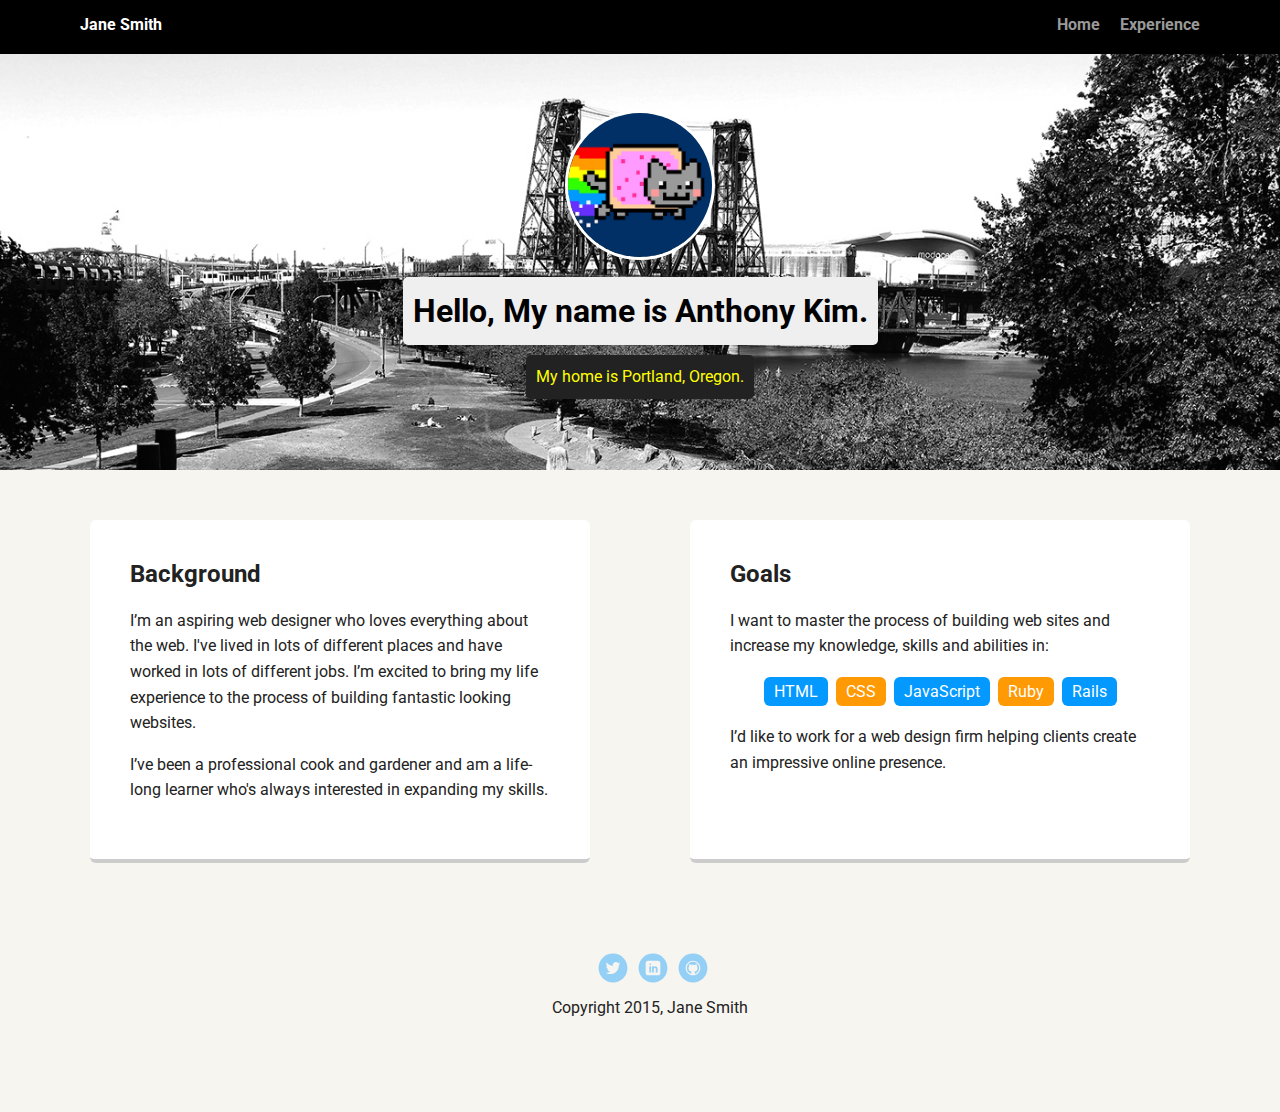
==== extracted file/portfolio_update_v1/index.html @ 7f6630bf "added project files" ====
<!doctype html>
<html lang="en">
<head>
  <meta charset="utf-8">
  <title>Jane Smith's Profile</title>
  <meta name="viewport" content="width=device-width, initial-scale=1.0">
  <link rel="stylesheet" href="styles.css">
  <link href="https://fonts.googleapis.com/css?family=Muli%7CRoboto:400,300,500,700,900" rel="stylesheet"></head>
  <body>

    <div class="main-nav">
        <ul class="nav">
          <li class="name">Jane Smith</li>
          <li><a href="#">Home</a></li>
          <li><a href="#">Experience</a></li>
        </ul>
    </div>

    <header>
      <img src="images/me.png" alt="Drawing of Jane Smith" class="profile-image">
      <h1 class="tag name">Hello, My name is Anthony Kim.</h1>
      <p class="tag location">My home is Portland, Oregon.</p>
    </header>

    <main class="flex">
      <div class="card">
        <h2>Background</h2>
        <p>I’m an aspiring web designer who loves everything about the web. I've lived in lots of different places and have worked in lots of different jobs. I’m excited to bring my life experience to the process of building fantastic looking websites.</p>
        <p>I’ve been a professional cook and gardener and am a life-long learner who's always interested in expanding my skills.</p>
      </div>

      <div class="card">
        <h2>Goals</h2>
        <p>I want to master the process of building web sites and increase my knowledge, skills and abilities in:</p>
        <ul class="skills">
          <li>HTML</li>
          <li>CSS</li>
          <li>JavaScript</li>
          <li>Ruby</li>
          <li>Rails</li>
        </ul>
        <p>I’d like to work for a web design firm helping clients create an impressive online presence.</p>
      </div>

    </main>
    <footer>
      <ul>
        <li><a href="#" class="social twitter">Twitter</a></li>
        <li><a href="#" class="social linkedin">LinkedIn</a></li>
        <li><a href="#" class="social github">Github</a></li>
      </ul>
      <p class="copyright">Copyright 2015, Jane Smith</p>
    </footer>
  </body>
  </html>
---- extracted file/portfolio_update_v1/styles.css ----
/* Global Layout Set-up */
* { 
  box-sizing: border-box;
}
  
body {
  margin: 0;
  padding: 0;
  text-align: center;
  font-family: 'Roboto', sans-serif;
  color: #222;
  background: #f7f5f0;
}
/* Link Styles */

a {
  text-decoration: none;
  color: #999;
}
a:hover {
  color: #6633ff;
}

/* Section Styles */

.main-nav {
  width: 100%;
  background: black;
  min-height: 30px;
  padding: 10px;
  position: fixed;
  text-align: center;
}
.nav {
  display: flex;
  justify-content: space-around;
  font-weight: 700;
  list-style-type: none;
  margin: 0 auto;
  padding: 0;
}

.nav .name {
    display: block;
    margin-right: auto;
    color: white;
}
.nav li {
  padding: 5px 10px 10px 10px;
}
.nav a {
  transition: all .5s;
}
.nav a:hover {
  color: white
}

header {
  text-align: center;
  background: url('images/portland.jpg') no-repeat top center ;
  background-size: cover;
  overflow: hidden;
  padding-top: 60px;
}
header {
  line-height: 1.5;
}
header .profile-image {
  margin-top: 50px;
  width: 150px;
  height: 150px;
  border-radius: 50%;
  border: 3px solid white;
  transition: all .5s;
}
header .profile-image:hover {
  transform: scale(1.2) rotate(5deg);
}
.tag {
  background-color: #efefef;
  color: black;
  padding: 10px;
  border-radius: 5px;
  display: table;
  margin: 10px auto;
} 
.location {
  background-color: #222;
  color: yellow;
}
.card {
  margin: 30px;
  padding: 20px 40px 40px;
  max-width: 500px;
  text-align: left;
  background: #fff;
  border-bottom: 4px solid #ccc;
  border-radius: 6px;
  transition: all .5s;
}
.card:hover {
  border-color: #ff99ff;
}

ul.skills {
  padding: 0;
  text-align: center;
}

.skills li {
  border-radius: 6px;
  display: inline-block;
  background: #ff9904;
  color: white;
  padding: 5px 10px;
  margin: 2px;
}

.skills li:nth-child(odd) {
  background: #0399ff;
}

footer {
  width: 100%;
  min-height: 30px;
  padding: 20px 0 40px 20px;
}

footer .copyright {
  top: -8px;
  font-size: .75em;
}

footer ul {
  list-style-type: none;
  margin: 0;
  padding: 0;
}

footer ul li {
  display: inline-block;
}

a.social {
  display: inline-block;
  text-indent: -9999px;
  margin-left: 5px;
  width: 30px;
  height: 30px;
  background-size: 30px 30px;
  opacity: .4;
  transition: all .5s;
}
a.twitter {
  background-image: url(images/twitter.svg);
}
a.linkedin {
  background-image: url(images/linkedin.svg);
}
a.github {
  background-image: url(images/github.svg);
}
a.social:hover {
  opacity: 1;
}
.clearfix {
  clear: both;
}

/* Styles for larger screens */
@media screen and (min-width: 720px) {
  
  .flex {
      display: -ms-flexbox;      /* TWEENER - IE 10 */
      display: flex; 
      max-width: 1200px;
      -ms-flex-pack: distribute;
      justify-content: space-around;
      margin: 0 auto;
  }

  header {
    min-height: 470px;
  }

  .nav {
    max-width: 1200px;
    padding: 0 30px;
  }


  main {
    padding-top: 20px;
  }

  main p {
    line-height: 1.6em;
  }

  footer {
    font-size: 1.3em;
    max-width: 1200px;
    margin: 40px auto;
  }

}
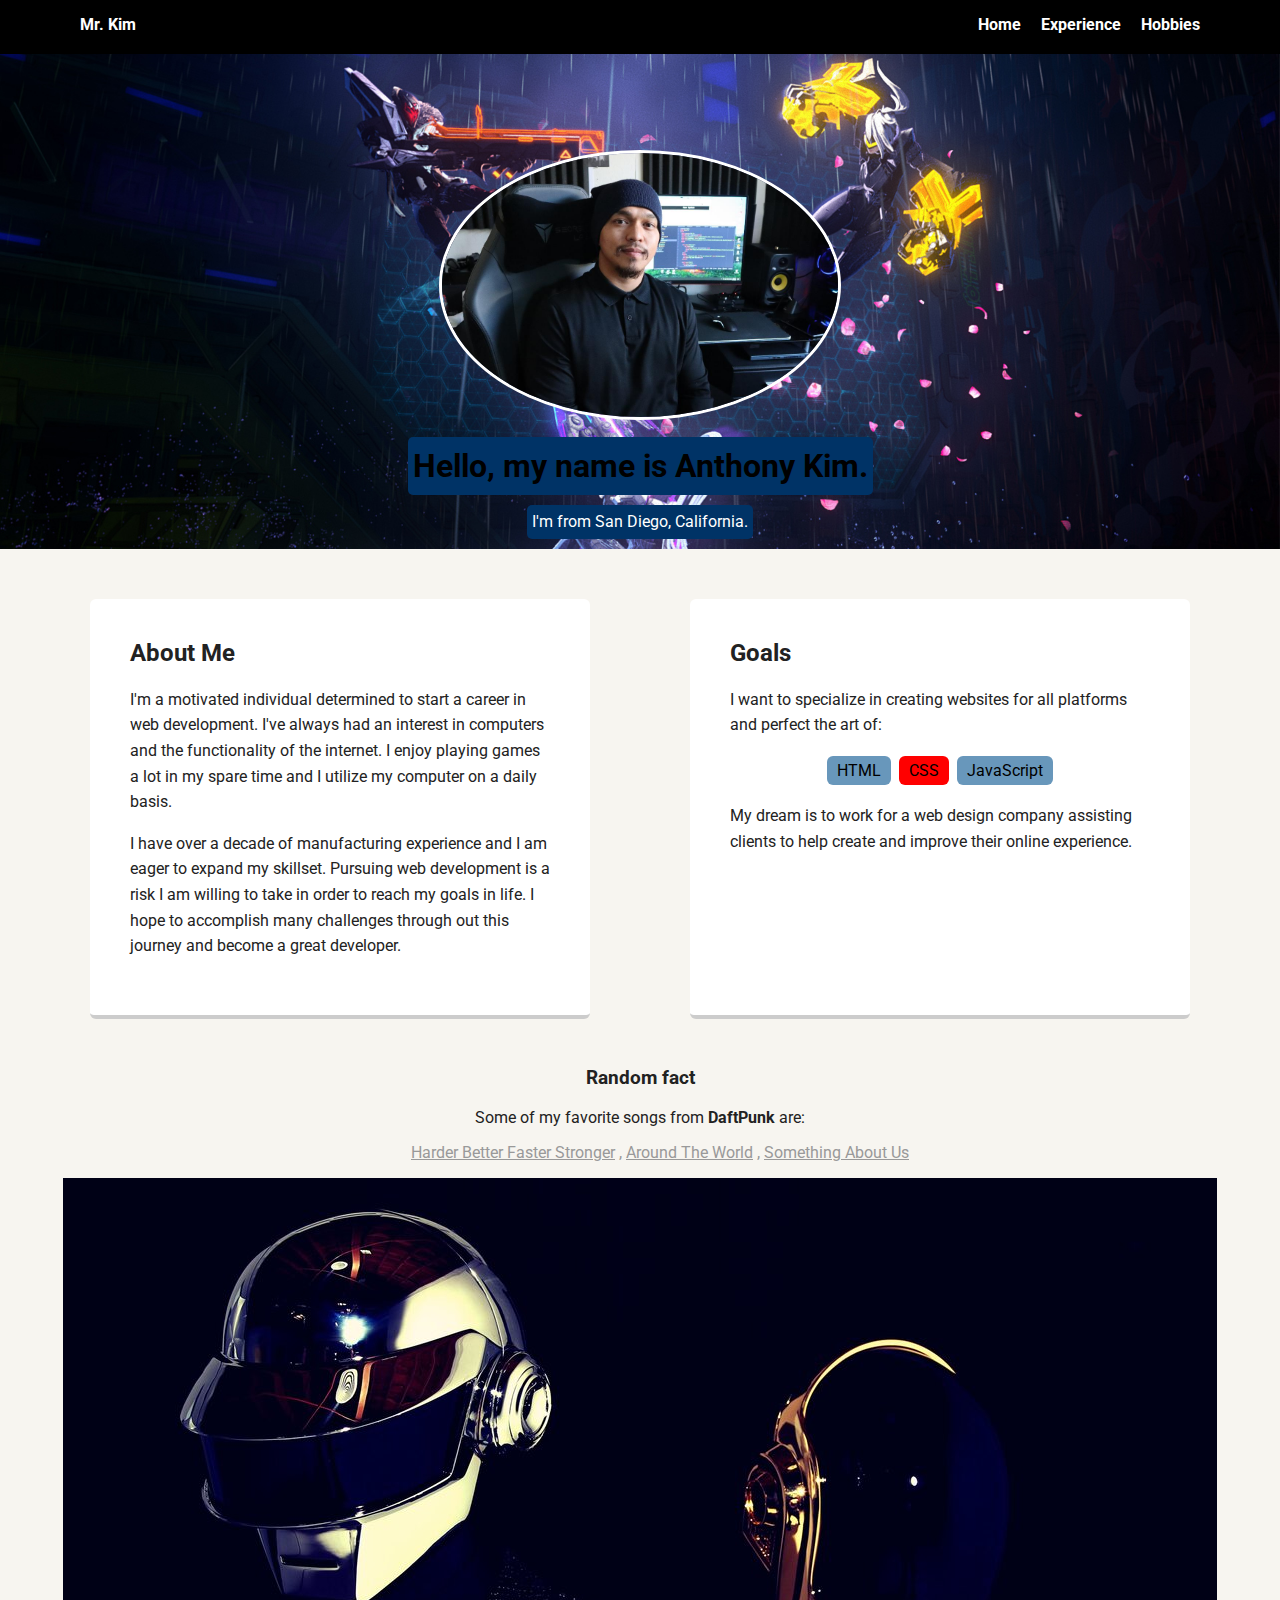
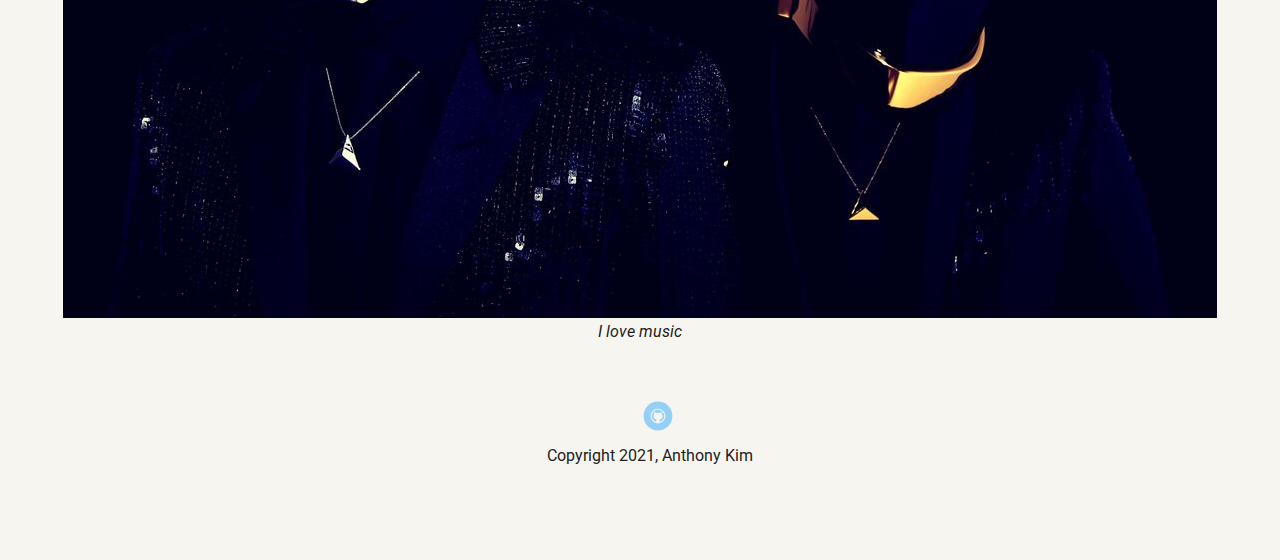
==== commit 3cdf5f0f: "Updated Project for review" ====
--- a/extracted file/portfolio_update_v1/index.html
+++ b/extracted file/portfolio_update_v1/index.html
@@ -2,54 +2,66 @@
 <html lang="en">
 <head>
   <meta charset="utf-8">
-  <title>Jane Smith's Profile</title>
+  <title>Mr. Kim's Profile</title>
   <meta name="viewport" content="width=device-width, initial-scale=1.0">
   <link rel="stylesheet" href="styles.css">
   <link href="https://fonts.googleapis.com/css?family=Muli%7CRoboto:400,300,500,700,900" rel="stylesheet"></head>
-  <body>
-
+ <body>
+<!-- start div    -->
     <div class="main-nav">
         <ul class="nav">
-          <li class="name">Jane Smith</li>
-          <li><a href="#">Home</a></li>
-          <li><a href="#">Experience</a></li>
+          <li class="name">Mr. Kim </li>
+          <li><a href="file:///C:/Users/antho/Desktop/GitHub/TechDegree-Project/extracted%20file/portfolio_update_v1/index.html#">Home</a></li>
+          <li><a href="file:///C:/Users/antho/Desktop/GitHub/TechDegree-Project/extracted%20file/portfolio_update_v1/experience.html">Experience</a></li>
+          <li><a href="file:///C:/Users/antho/Desktop/GitHub/TechDegree-Project/extracted%20file/portfolio_update_v1/hobbies.html">Hobbies</a></li>
         </ul>
     </div>
 
     <header>
-      <img src="images/me.png" alt="Drawing of Jane Smith" class="profile-image">
-      <h1 class="tag name">Hello, My name is Anthony Kim.</h1>
-      <p class="tag location">My home is Portland, Oregon.</p>
+      <img src="images/anthony.jfif" alt="Its me Anthony Kim" class="profile-image">
+      <h1 class="tag name">Hello, my name is Anthony Kim.</h1>
+      <p class="tag location">I'm from San Diego, California.</p>
     </header>
-
+<!-- end div -->
     <main class="flex">
       <div class="card">
-        <h2>Background</h2>
-        <p>I’m an aspiring web designer who loves everything about the web. I've lived in lots of different places and have worked in lots of different jobs. I’m excited to bring my life experience to the process of building fantastic looking websites.</p>
-        <p>I’ve been a professional cook and gardener and am a life-long learner who's always interested in expanding my skills.</p>
+        <h2>About Me</h2>
+        <p>I'm a motivated individual determined to start a career in web development. I've always had an interest in computers and the functionality of the internet. I enjoy playing games a lot in my spare time and I utilize my computer on a daily basis.</p>
+        <p>I have over a decade of manufacturing experience and I am eager to expand  my skillset. Pursuing web development is a risk I am willing to take in order to reach my goals in life. I hope to accomplish many challenges through out this journey and become a great developer.</p>
       </div>
 
       <div class="card">
         <h2>Goals</h2>
-        <p>I want to master the process of building web sites and increase my knowledge, skills and abilities in:</p>
+        <p>I want to specialize in creating websites for all platforms and perfect the art of:</p>
         <ul class="skills">
           <li>HTML</li>
           <li>CSS</li>
           <li>JavaScript</li>
-          <li>Ruby</li>
-          <li>Rails</li>
         </ul>
-        <p>I’d like to work for a web design firm helping clients create an impressive online presence.</p>
+        <p>My dream is to work for a web design company assisting clients to help create and improve their online experience.</p>
       </div>
+    </main>
 
-    </main>
-    <footer>
-      <ul>
-        <li><a href="#" class="social twitter">Twitter</a></li>
-        <li><a href="#" class="social linkedin">LinkedIn</a></li>
-        <li><a href="#" class="social github">Github</a></li>
-      </ul>
-      <p class="copyright">Copyright 2015, Jane Smith</p>
-    </footer>
-  </body>
-  </html>
+     <div>
+        <h3>Random fact</h3>
+        <p> Some of my favorite songs from <b>DaftPunk</b> are:</p>
+        <ul class="music">
+          <a href="https://www.youtube.com/watch?v=gW5vEUWT5Lk&t=114s"target="_blank"><u>Harder Better Faster Stronger</u> ,</a>
+          <a href="https://www.youtube.com/watch?v=_JPa3BNi6l4"target="_blank"><u>Around The World</u> ,</a>
+          <a href="https://www.youtube.com/watch?v=em0MknB6wFo"target="_blank"><u>Something About Us</u> </a>
+        </ul>
+      <figure>
+         <img src="images/daft1.jpg" alt="I like comics" title="DaftPunk">
+         <figcaption><em>I love music</em></figcaption>
+      </figure>
+    </div>
+     <footer>
+        <ul>
+          <li><a href="#" </a></li>
+          <li><a href="#" </a></li>
+          <li><a href="https://github.com/AnthonyKim858/TechDegree-Project#techdegree-project-1" class="social github">Github</a></li>
+        </ul>
+        <p class="copyright">Copyright 2021, Anthony Kim</p>
+      </footer>
+    </body>
+    </html>
--- a/extracted file/portfolio_update_v1/styles.css
+++ b/extracted file/portfolio_update_v1/styles.css
@@ -1,8 +1,8 @@
 /* Global Layout Set-up */
-* { 
+* {
   box-sizing: border-box;
 }
-  
+
 body {
   margin: 0;
   padding: 0;
@@ -50,14 +50,15 @@
 }
 .nav a {
   transition: all .5s;
+  color: white
 }
 .nav a:hover {
-  color: white
+  color: red
 }
 
 header {
   text-align: center;
-  background: url('images/portland.jpg') no-repeat top center ;
+  background: url('images/league.jpg') no-repeat top center ;
   background-size: cover;
   overflow: hidden;
   padding-top: 60px;
@@ -66,9 +67,9 @@
   line-height: 1.5;
 }
 header .profile-image {
-  margin-top: 50px;
-  width: 150px;
-  height: 150px;
+  margin-top: 90px;
+  width: 280;
+  height: 270px;
   border-radius: 50%;
   border: 3px solid white;
   transition: all .5s;
@@ -77,16 +78,16 @@
   transform: scale(1.2) rotate(5deg);
 }
 .tag {
-  background-color: #efefef;
+  background-color: #003366;
   color: black;
-  padding: 10px;
+  padding: 5px;
   border-radius: 5px;
   display: table;
   margin: 10px auto;
-} 
+}
 .location {
-  background-color: #222;
-  color: yellow;
+  background-color: #003366;
+  color: white;
 }
 .card {
   margin: 30px;
@@ -99,7 +100,25 @@
   transition: all .5s;
 }
 .card:hover {
-  border-color: #ff99ff;
+  border-color: #407294 ;
+}
+.hobbies {
+  margin: auto;
+  text-align: left;
+  max-width: 500px;
+}
+
+ul.music{
+  text-align: center;
+}
+.music li{
+  border-radius: 6px;
+  display: inline-block;
+  background: #FFD700;
+  color: black;
+  padding: 5px 10px;
+  margin: 2px;
+
 }
 
 ul.skills {
@@ -110,14 +129,14 @@
 .skills li {
   border-radius: 6px;
   display: inline-block;
-  background: #ff9904;
-  color: white;
+  background: #FF0000;
+  color: black;
   padding: 5px 10px;
   margin: 2px;
 }
 
 .skills li:nth-child(odd) {
-  background: #0399ff;
+  background: #6897BB;
 }
 
 footer {
@@ -151,12 +170,7 @@
   opacity: .4;
   transition: all .5s;
 }
-a.twitter {
-  background-image: url(images/twitter.svg);
-}
-a.linkedin {
-  background-image: url(images/linkedin.svg);
-}
+
 a.github {
   background-image: url(images/github.svg);
 }
@@ -169,10 +183,10 @@
 
 /* Styles for larger screens */
 @media screen and (min-width: 720px) {
-  
+
   .flex {
       display: -ms-flexbox;      /* TWEENER - IE 10 */
-      display: flex; 
+      display: flex;
       max-width: 1200px;
       -ms-flex-pack: distribute;
       justify-content: space-around;
@@ -204,4 +218,3 @@
   }
 
 }
-
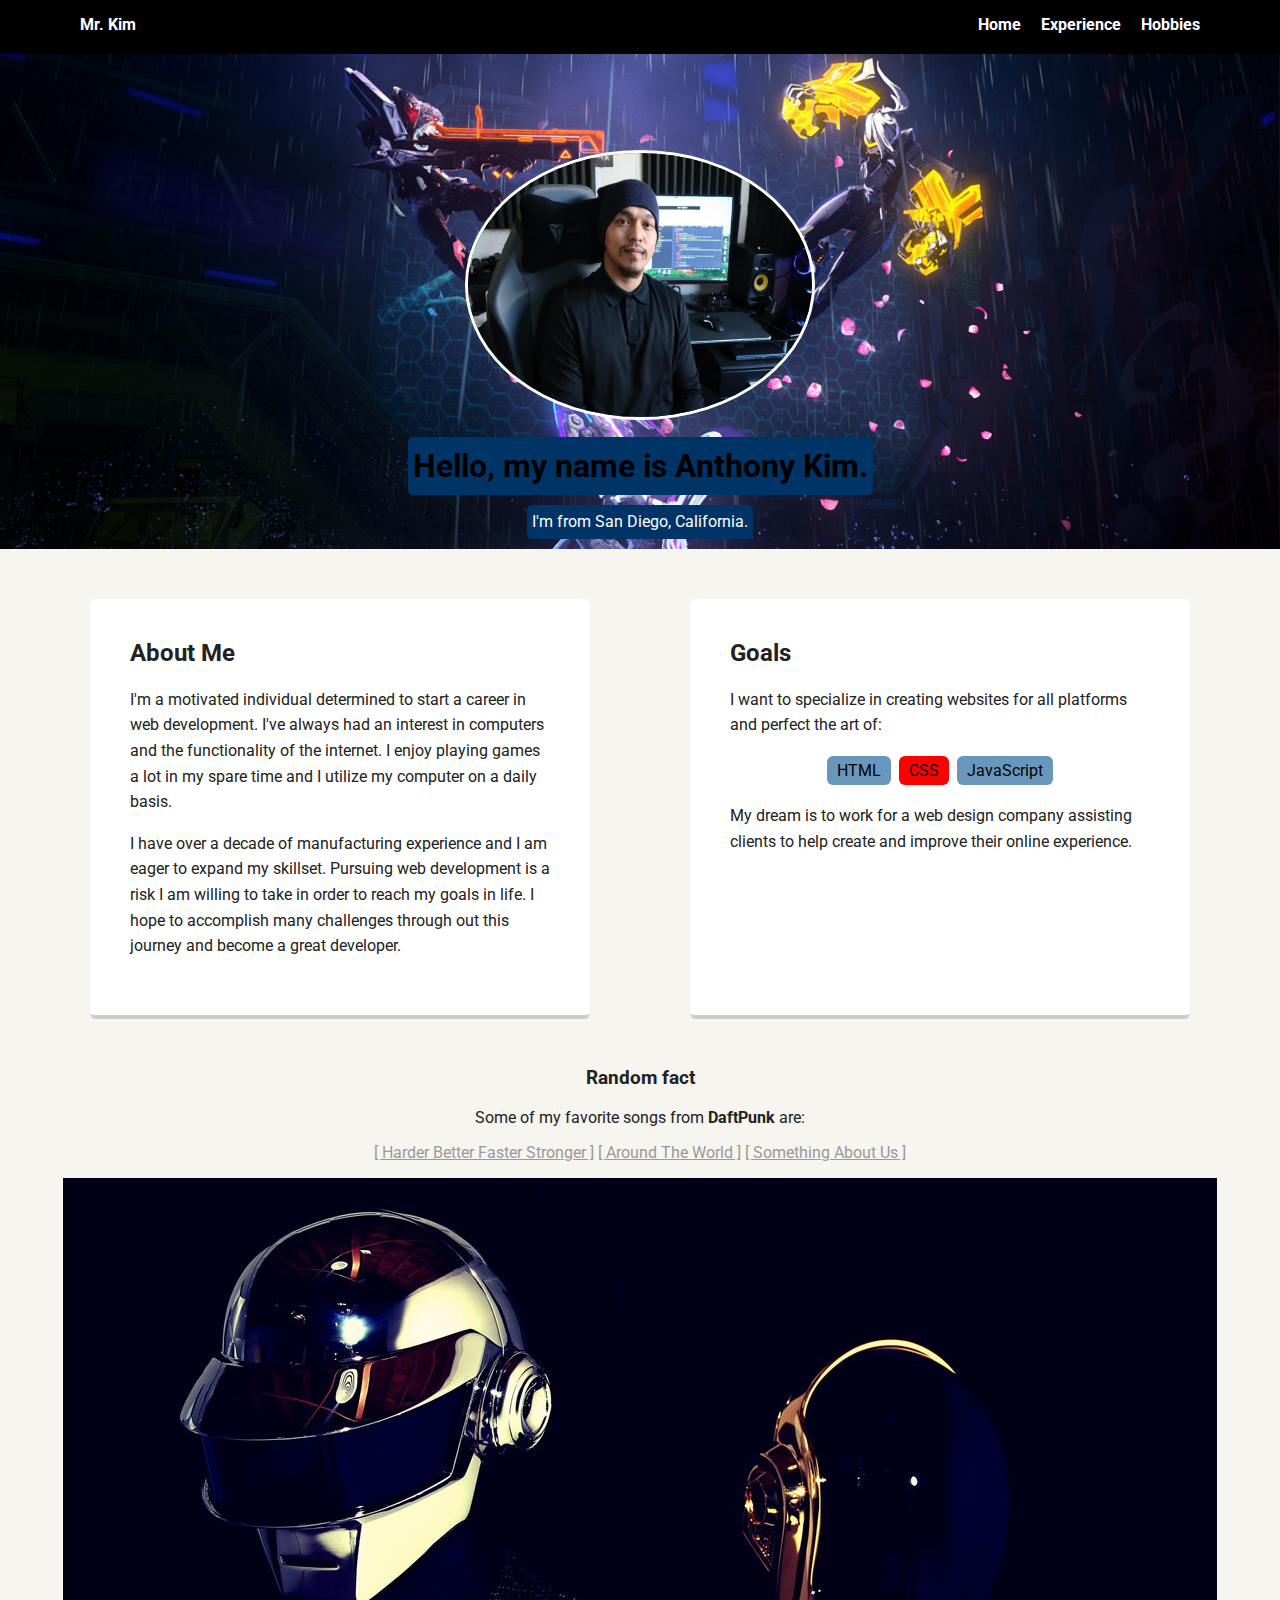
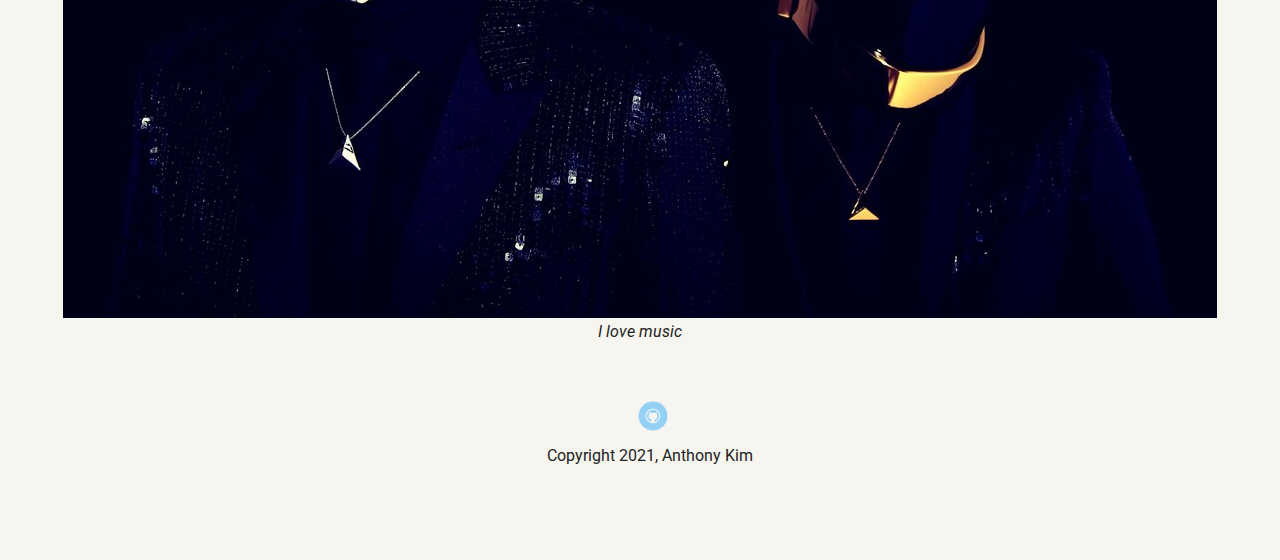
==== commit 37ce08cb: "Updated My failed tech degree project" ====
--- a/extracted file/portfolio_update_v1/index.html
+++ b/extracted file/portfolio_update_v1/index.html
@@ -11,9 +11,9 @@
     <div class="main-nav">
         <ul class="nav">
           <li class="name">Mr. Kim </li>
-          <li><a href="file:///C:/Users/antho/Desktop/GitHub/TechDegree-Project/extracted%20file/portfolio_update_v1/index.html#">Home</a></li>
-          <li><a href="file:///C:/Users/antho/Desktop/GitHub/TechDegree-Project/extracted%20file/portfolio_update_v1/experience.html">Experience</a></li>
-          <li><a href="file:///C:/Users/antho/Desktop/GitHub/TechDegree-Project/extracted%20file/portfolio_update_v1/hobbies.html">Hobbies</a></li>
+          <li><a href="index.html">Home</a></li>
+          <li><a href="experience.html">Experience</a></li>
+          <li><a href="hobbies.html">Hobbies</a></li>
         </ul>
     </div>
 
@@ -45,11 +45,9 @@
      <div>
         <h3>Random fact</h3>
         <p> Some of my favorite songs from <b>DaftPunk</b> are:</p>
-        <ul class="music">
-          <a href="https://www.youtube.com/watch?v=gW5vEUWT5Lk&t=114s"target="_blank"><u>Harder Better Faster Stronger</u> ,</a>
-          <a href="https://www.youtube.com/watch?v=_JPa3BNi6l4"target="_blank"><u>Around The World</u> ,</a>
-          <a href="https://www.youtube.com/watch?v=em0MknB6wFo"target="_blank"><u>Something About Us</u> </a>
-        </ul>
+          <a href="https://www.youtube.com/watch?v=gW5vEUWT5Lk&t=114s" target="_blank"><u>[ Harder Better Faster Stronger ]</u></a>
+          <a href="https://www.youtube.com/watch?v=_JPa3BNi6l4" target="_blank"><u>[ Around The World ]</u></a>
+          <a href="https://www.youtube.com/watch?v=em0MknB6wFo" target="_blank"><u>[ Something About Us ]</u></a>
       <figure>
          <img src="images/daft1.jpg" alt="I like comics" title="DaftPunk">
          <figcaption><em>I love music</em></figcaption>
@@ -57,8 +55,6 @@
     </div>
      <footer>
         <ul>
-          <li><a href="#" </a></li>
-          <li><a href="#" </a></li>
           <li><a href="https://github.com/AnthonyKim858/TechDegree-Project#techdegree-project-1" class="social github">Github</a></li>
         </ul>
         <p class="copyright">Copyright 2021, Anthony Kim</p>
--- a/extracted file/portfolio_update_v1/styles.css
+++ b/extracted file/portfolio_update_v1/styles.css
@@ -68,7 +68,7 @@
 }
 header .profile-image {
   margin-top: 90px;
-  width: 280;
+  width: 350px;
   height: 270px;
   border-radius: 50%;
   border: 3px solid white;
